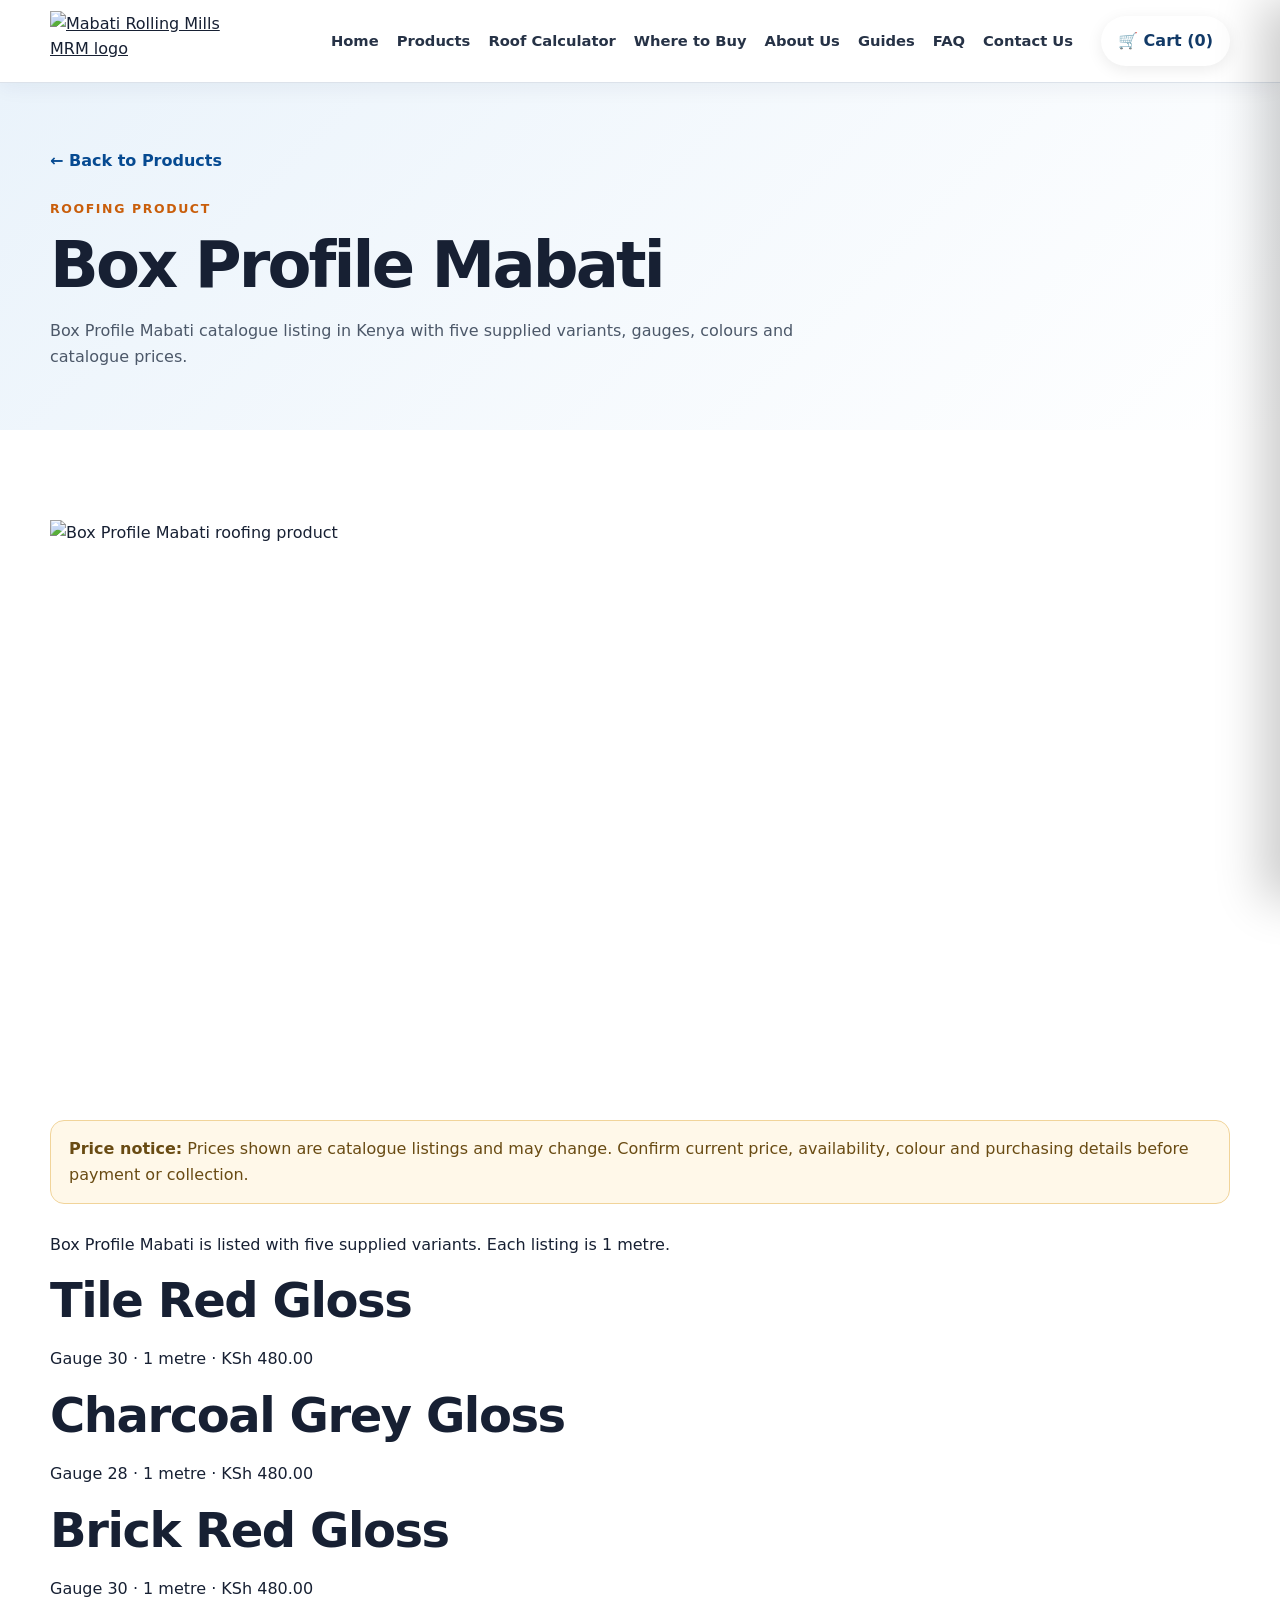
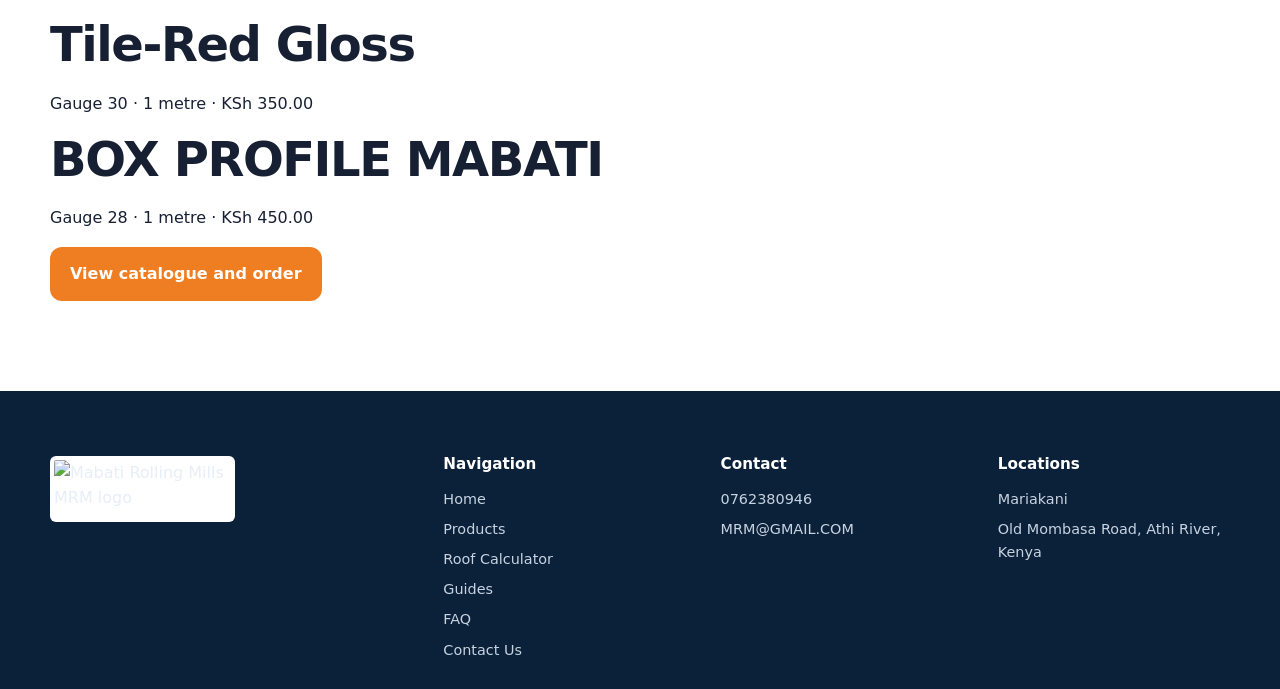
==== box-profile-mabati.html @ 8539e1c2 "Add SEO product page for Box Profile Mabati" ====
<!doctype html>
<html lang="en"><head><meta charset="utf-8"><meta name="viewport" content="width=device-width, initial-scale=1">
<title>Box Profile Mabati Price Kenya | MRM Catalogue</title><meta name="description" content="Box Profile Mabati catalogue listing in Kenya with five supplied variants, gauges, colours and catalogue prices."><meta name="robots" content="index, follow">
<link rel="canonical" href="https://mabatirollingmillskenya.co.ke/box-profile-mabati.html">
<meta property="og:type" content="product"><meta property="og:title" content="Box Profile Mabati Price Kenya | MRM Catalogue"><meta property="og:description" content="Box Profile Mabati catalogue listing in Kenya with five supplied variants, gauges, colours and catalogue prices."><meta property="og:url" content="https://mabatirollingmillskenya.co.ke/box-profile-mabati.html"><meta property="og:image" content="https://i.postimg.cc/JzwRY2B3/Screenshot-2026-10-06-071313.png">
<meta name="twitter:card" content="summary_large_image"><meta name="twitter:title" content="Box Profile Mabati Price Kenya | MRM Catalogue"><meta name="twitter:description" content="Box Profile Mabati catalogue listing in Kenya with five supplied variants, gauges, colours and catalogue prices."><meta name="twitter:image" content="https://i.postimg.cc/JzwRY2B3/Screenshot-2026-10-06-071313.png"><meta name="theme-color" content="#0b3d91">
<link rel="stylesheet" href="styles.css">
<script type="application/ld+json">{"@context":"https://schema.org","@type":"Product","name":"Box Profile Mabati","image":["https://i.postimg.cc/JzwRY2B3/Screenshot-2026-10-06-071313.png"],"description":"Box Profile Mabati catalogue listing in Kenya with five supplied variants, gauges, colours and catalogue prices.","offers":{"@type":"AggregateOffer","priceCurrency":"KES","lowPrice":"350","highPrice":"480","offerCount":5}}</script>
<script type="application/ld+json">{"@context":"https://schema.org","@type":"BreadcrumbList","itemListElement":[{"@type":"ListItem","position":1,"name":"Home","item":"https://mabatirollingmillskenya.co.ke/"},{"@type":"ListItem","position":2,"name":"Products","item":"https://mabatirollingmillskenya.co.ke/products.html"},{"@type":"ListItem","position":3,"name":"Box Profile Mabati","item":"https://mabatirollingmillskenya.co.ke/box-profile-mabati.html"}]}</script>
</head><body>
<header class="site-header"><div class="container header-inner"><a class="brand" href="index.html#home"><img src="https://i.postimg.cc/mgXwnTFB/Screenshot-2026-10-05-155810.png" width="220" height="72" alt="Mabati Rolling Mills MRM logo"></a><button class="menu-toggle" type="button" aria-expanded="false" aria-controls="site-nav" aria-label="Open navigation"><span></span><span></span><span></span></button><nav class="site-nav" id="site-nav" aria-label="Primary navigation"><a href="index.html#home">Home</a><a href="products.html">Products</a><a href="index.html#calculator">Roof Calculator</a><a href="index.html#where-to-buy">Where to Buy</a><a href="index.html#about">About Us</a><a href="index.html#guides">Guides</a><a href="index.html#faq">FAQ</a><a href="index.html#contact">Contact Us</a></nav><button class="cart-button" type="button" data-cart-open aria-controls="cart-drawer" aria-expanded="false" aria-label="Open shopping cart"><span aria-hidden="true">🛒</span> Cart (<span data-cart-count>0</span>)</button></div></header>
<main><section class="page-hero"><div class="container"><a class="back-link" href="products.html">← Back to Products</a><p class="eyebrow">Roofing product</p><h1>Box Profile Mabati</h1><p>Box Profile Mabati catalogue listing in Kenya with five supplied variants, gauges, colours and catalogue prices.</p></div></section>
<section class="section"><div class="container product-detail"><img class="product-detail-image" src="https://i.postimg.cc/JzwRY2B3/Screenshot-2026-10-06-071313.png" width="900" height="600" loading="eager" fetchpriority="high" decoding="async" alt="Box Profile Mabati roofing product"><div class="product-detail-copy"><div class="price-notice"><strong>Price notice:</strong> Prices shown are catalogue listings and may change. Confirm current price, availability, colour and purchasing details before payment or collection.</div><p>Box Profile Mabati is listed with five supplied variants. Each listing is 1 metre.</p><div class="product-detail-grid"><div><h2>Tile Red Gloss</h2><p>Gauge 30 · 1 metre · KSh 480.00</p></div><div><h2>Charcoal Grey Gloss</h2><p>Gauge 28 · 1 metre · KSh 480.00</p></div><div><h2>Brick Red Gloss</h2><p>Gauge 30 · 1 metre · KSh 480.00</p></div><div><h2>Tile-Red Gloss</h2><p>Gauge 30 · 1 metre · KSh 350.00</p></div><div><h2>BOX PROFILE MABATI</h2><p>Gauge 28 · 1 metre · KSh 450.00</p></div></div><a class="button button-primary" href="products.html">View catalogue and order</a></div></div></section>
</main><footer class="site-footer"><div class="container footer-grid"><div><img src="https://i.postimg.cc/mgXwnTFB/Screenshot-2026-10-05-155810.png" width="220" height="72" loading="lazy" decoding="async" alt="Mabati Rolling Mills MRM logo"></div><div><h3>Navigation</h3><a href="index.html#home">Home</a><a href="products.html">Products</a><a href="index.html#calculator">Roof Calculator</a><a href="index.html#guides">Guides</a><a href="index.html#faq">FAQ</a><a href="index.html#contact">Contact Us</a></div><div><h3>Contact</h3><a href="tel:0762380946">0762380946</a><a href="mailto:MRM@GMAIL.COM">MRM@GMAIL.COM</a></div><div><h3>Locations</h3><p>Mariakani</p><p>Old Mombasa Road, Athi River, Kenya</p></div></div></footer><script src="script.js" defer></script></body></html>
---- styles.css ----
/* MRM static catalogue — responsive vanilla CSS */
:root{--blue:#064a91;--blue-dark:#073563;--blue-soft:#eaf3fb;--orange:#ef7d22;--orange-dark:#c95e0b;--ink:#172033;--muted:#5e6878;--line:#dce2ea;--soft:#f5f7fa;--white:#fff;--shadow:0 16px 40px rgba(23,32,51,.09);--radius:18px;--container:1180px}
*{box-sizing:border-box}html{scroll-behavior:smooth}body{margin:0;font-family:Inter,ui-sans-serif,system-ui,-apple-system,BlinkMacSystemFont,"Segoe UI",sans-serif;color:var(--ink);line-height:1.6}img{display:block;max-width:100%;height:auto}a{color:inherit}button,input{font:inherit}.container{width:min(calc(100% - 40px),var(--container));margin-inline:auto}
.site-notice{background:#fff8e9;border-bottom:1px solid #f1d49a;color:#694b13;font-size:.84rem;padding:9px 0}.site-header{position:sticky;top:0;z-index:50;background:rgba(255,255,255,.97);border-bottom:1px solid var(--line);backdrop-filter:blur(10px)}.header-inner{min-height:82px;display:flex;align-items:center;gap:28px}.brand{display:inline-flex}.brand img{width:185px}.site-nav{display:flex;align-items:center;gap:18px;margin-left:auto}.site-nav a,.header-cta,.text-link{font-weight:700;text-decoration:none}.site-nav a{font-size:.92rem;padding:10px 0;color:#263246}.site-nav a:hover,.site-nav a:focus-visible,.text-link:hover{color:var(--blue)}.header-cta{background:var(--orange);color:#fff;border-radius:999px;padding:11px 18px;white-space:nowrap}.header-cta:hover{background:var(--orange-dark)}.menu-toggle{display:none;border:0;background:transparent;padding:8px;margin-left:auto;cursor:pointer}.menu-toggle span{display:block;width:27px;height:3px;background:var(--blue);margin:5px 0;border-radius:2px}
.hero{position:relative;min-height:610px;display:flex;align-items:center;overflow:hidden;background:#edf3f9}.hero-image{position:absolute;inset:0;background-image:linear-gradient(90deg,rgba(255,255,255,.96) 0%,rgba(255,255,255,.78) 38%,rgba(255,255,255,.18) 78%),url("https://i.postimg.cc/RC8DfPhP/Screenshot-2026-10-06-114058.png");background-size:cover;background-position:center}.hero-content{position:relative;z-index:1;padding:90px 0;max-width:700px}.eyebrow{color:var(--orange-dark);font-size:.78rem;text-transform:uppercase;letter-spacing:.13em;font-weight:800;margin:0 0 10px}h1,h2,h3{line-height:1.15;margin-top:0}h1{font-size:clamp(2.6rem,6vw,5rem);letter-spacing:-.045em;margin-bottom:22px}h2{font-size:clamp(2rem,4vw,3rem);letter-spacing:-.03em;margin-bottom:18px}h3{font-size:1.15rem}.hero-copy{font-size:1.2rem;max-width:620px;color:#344054}.hero-actions{display:flex;gap:13px;flex-wrap:wrap;margin-top:30px}.button{display:inline-flex;align-items:center;justify-content:center;gap:8px;border:0;border-radius:12px;padding:14px 20px;font-weight:800;text-decoration:none;cursor:pointer}.button-primary{background:var(--orange);color:#fff}.button-primary:hover{background:var(--orange-dark)}.button-secondary{background:var(--blue);color:#fff}.button-secondary:hover{background:var(--blue-dark)}
.benefits{position:relative;margin-top:-35px;z-index:2}.benefit-grid{display:grid;grid-template-columns:repeat(4,1fr);gap:14px}.benefit-card{background:#fff;border:1px solid var(--line);border-radius:14px;padding:18px;box-shadow:var(--shadow);display:flex;align-items:center;gap:12px}.benefit-dot,.card-icon{width:38px;height:38px;display:grid;place-items:center;border-radius:50%;background:var(--blue-soft);color:var(--blue);font-size:.72rem;font-weight:900;flex:0 0 auto}.section{padding:90px 0}.section-soft{background:var(--soft)}.section-heading{display:flex;align-items:end;justify-content:space-between;gap:25px;margin-bottom:30px}.text-link{color:var(--blue)}.carousel{display:grid;grid-template-columns:auto 1fr auto;align-items:center;gap:12px}.carousel-viewport{overflow:hidden}.carousel-track{display:flex;gap:18px;transition:transform .35s ease}.product-slide{flex:0 0 calc((100% - 36px)/3);text-decoration:none;background:#fff;border:1px solid var(--line);border-radius:var(--radius);overflow:hidden;box-shadow:0 10px 28px rgba(23,32,51,.06)}.product-slide img{width:100%;aspect-ratio:1.35;object-fit:cover}.product-slide span{display:block;padding:17px;font-size:1.05rem;font-weight:850}.carousel-control{width:45px;height:45px;border-radius:50%;border:1px solid var(--line);background:#fff;color:var(--blue);font-size:2rem;line-height:1;cursor:pointer}.carousel-control:hover{background:var(--blue);color:#fff}
.calculator-layout{display:grid;grid-template-columns:.85fr 1.15fr;gap:60px}.section-lead{color:var(--muted);font-size:1.08rem}.calculator-card{border:1px solid var(--line);border-radius:var(--radius);padding:28px;background:#fff;box-shadow:var(--shadow)}.form-grid{display:grid;grid-template-columns:repeat(2,1fr);gap:16px;margin-bottom:20px}.form-grid label{font-size:.88rem;font-weight:800;color:#344054}.form-grid input{display:block;width:100%;margin-top:7px;border:1px solid #cbd3df;border-radius:10px;padding:12px 13px}.calculator-results{display:grid;grid-template-columns:1fr 1fr;gap:12px;margin-top:18px}.calculator-results div{background:var(--blue-soft);border-radius:12px;padding:15px}.calculator-results span,.calculator-results strong{display:block}.calculator-results span{font-size:.8rem;color:var(--muted)}.calculator-results strong{font-size:1.4rem;color:var(--blue);margin-top:4px}.small-note{font-size:.84rem;color:var(--muted);margin:16px 0 0}
.two-column{display:grid;grid-template-columns:.8fr 1.2fr;gap:70px}.prose{font-size:1.05rem;color:#3d4757}.location-grid{display:grid;grid-template-columns:repeat(2,1fr);gap:18px}.info-card,.guide-card{border:1px solid var(--line);border-radius:var(--radius);padding:25px;background:#fff}.info-card p,.guide-card p{color:var(--muted);margin-bottom:0}.guide-grid{display:grid;grid-template-columns:repeat(3,1fr);gap:18px;margin-top:28px}.faq-list{border-top:1px solid var(--line);margin-top:28px}.faq-list details{border-bottom:1px solid var(--line);padding:20px 0}.faq-list summary{font-weight:850;cursor:pointer;list-style:none;position:relative;padding-right:35px}.faq-list summary::-webkit-details-marker{display:none}.faq-list summary:after{content:"+";position:absolute;right:0;font-size:1.4rem;color:var(--blue)}.faq-list details[open] summary:after{content:"−"}.faq-list details p{color:var(--muted);max-width:850px}.contact-section{background:var(--blue)}.contact-card{background:#fff;border-radius:24px;padding:40px;display:grid;grid-template-columns:1fr 1fr;gap:50px}.contact-links{display:grid;gap:10px}.contact-links a{display:block;border:1px solid var(--line);border-radius:12px;padding:14px 16px;text-decoration:none}.contact-links span{display:block;font-size:.76rem;text-transform:uppercase;color:var(--muted);font-weight:800}.contact-links strong{display:block;color:var(--blue);margin-top:3px}
.site-footer{background:#0b2039;color:#e7eef7;padding:65px 0 20px}.footer-grid{display:grid;grid-template-columns:1.5fr repeat(3,1fr);gap:45px}.site-footer img{width:185px;background:#fff;border-radius:6px;padding:4px}.site-footer h3{font-size:.95rem;color:#fff}.site-footer a,.site-footer p{display:block;color:#c7d3e1;text-decoration:none;margin:7px 0;font-size:.9rem}.footer-note{max-width:330px}.footer-bottom{border-top:1px solid rgba(255,255,255,.16);margin-top:40px;padding-top:18px;display:flex;justify-content:space-between;font-size:.82rem;color:#aebdce}.page-hero{padding:65px 0 45px;background:linear-gradient(135deg,var(--blue-soft),#fff)}.page-hero h1{font-size:clamp(2.3rem,5vw,4rem);margin-bottom:15px}.page-hero p:not(.eyebrow){max-width:760px;color:#4c5869}.back-link{display:inline-block;color:var(--blue);font-weight:800;text-decoration:none;margin-bottom:25px}.price-notice{background:#fff8e9;border:1px solid #f1d49a;border-radius:14px;padding:15px 18px;margin-bottom:28px;color:#694b13}.product-catalogue{display:grid;grid-template-columns:repeat(2,1fr);gap:24px}.catalogue-card{border:1px solid var(--line);border-radius:var(--radius);overflow:hidden;background:#fff;box-shadow:0 10px 28px rgba(23,32,51,.06)}.catalogue-card:first-child{grid-column:1/-1}.catalogue-card>img{width:100%;aspect-ratio:1.55;object-fit:cover}.catalogue-body{padding:24px}.catalogue-body h2{font-size:1.55rem;margin-bottom:20px}.table-wrap{overflow-x:auto}.table-wrap table{width:100%;border-collapse:collapse;min-width:650px}.table-wrap th,.table-wrap td{text-align:left;padding:12px 10px;border-bottom:1px solid var(--line)}.table-wrap th{font-size:.78rem;text-transform:uppercase;color:var(--muted)}.variant-grid{display:grid;grid-template-columns:1fr 1fr;gap:12px}.variant-grid>div,.single-spec{background:var(--soft);border-radius:12px;padding:16px}.variant-grid strong,.variant-grid span,.variant-grid b,.single-spec>*{display:block}.variant-grid span,.single-spec span{font-size:.84rem;color:var(--muted);margin-top:3px}.variant-grid b,.single-spec b{font-size:1.1rem;color:var(--blue);margin-top:7px}.quantity-label{font-size:.86rem;color:var(--muted)}:focus-visible{outline:3px solid #f59e0b;outline-offset:3px}
@media(max-width:1050px){.site-nav{gap:12px}.site-nav a{font-size:.84rem}.header-cta{display:none}.benefit-grid{grid-template-columns:repeat(2,1fr)}.product-slide{flex-basis:calc((100% - 18px)/2)}.guide-grid{grid-template-columns:repeat(2,1fr)}}
@media(max-width:780px){.container{width:min(calc(100% - 28px),var(--container))}.header-inner{min-height:68px}.brand img{width:150px}.menu-toggle{display:block}.site-nav{position:absolute;top:100%;left:0;right:0;display:none;flex-direction:column;background:#fff;border-bottom:1px solid var(--line);padding:12px 18px}.site-nav.is-open{display:flex}.site-nav a{padding:13px 4px;border-bottom:1px solid #eef1f5;font-size:1rem}.hero{min-height:765px;display:flex;align-items:stretch;position:relative;overflow:hidden;background-image:linear-gradient(180deg,rgba(255,255,255,.56) 0%,rgba(255,255,255,.32) 30%,rgba(0,48,95,.48) 72%,rgba(0,42,82,.62) 100%),url("https://i.postimg.cc/RC8DfPhP/Screenshot-2026-10-06-114058.png");background-size:cover;background-position:center}.hero-image{display:none}.hero-content{position:relative;z-index:1;padding:58px 0 42px;max-width:none}.hero .eyebrow{font-size:.76rem;letter-spacing:.14em;margin-bottom:16px;color:#f28a20}.hero h1{font-size:clamp(2.35rem,11vw,3.55rem);margin-bottom:20px;letter-spacing:-.05em;line-height:1.03;color:#082f63}.hero h1 span{color:#0875d1;display:block}.hero-copy{font-size:1.04rem;line-height:1.6;color:#fff;text-shadow:0 2px 5px rgba(0,0,0,.72);max-width:100%;font-weight:650}.hero-actions{display:grid;grid-template-columns:1fr;gap:10px;margin-top:26px}.hero-actions .button{min-height:64px;width:100%;font-size:1.04rem;border-radius:10px}.hero-actions .button-primary{background:#0b4b95;color:#fff;box-shadow:0 7px 18px rgba(0,0,0,.18)}.hero-actions .button-secondary{background:#fff;color:#0b4b95}.hero-actions .button-call{background:#10a857;color:#fff}.call-number{margin-left:6px}.button{width:100%}.benefits{margin-top:0;padding:0;background:#fff}.benefit-grid{grid-template-columns:1fr;gap:0;padding:18px 0}.benefit-card{border:0;border-radius:0;box-shadow:none;padding:13px 4px;background:#fff;min-height:54px}.benefit-card + .benefit-card{border-top:1px solid #e4e9ef}.benefit-dot{background:transparent;color:#0b4b95;width:92px;border-radius:0;justify-items:start;font-size:1.25rem}.benefit-card strong{color:#34557d;font-size:.92rem}.section{padding:65px 0}.section-heading{display:block}.carousel{grid-template-columns:auto 1fr auto}.product-slide{flex-basis:100%}.calculator-layout,.two-column,.contact-card{grid-template-columns:1fr;gap:30px}.form-grid,.calculator-results,.location-grid,.guide-grid{grid-template-columns:1fr}.contact-card{padding:28px}.footer-grid{grid-template-columns:1fr 1fr}.product-catalogue{grid-template-columns:1fr}.catalogue-card:first-child{grid-column:auto}.variant-grid{grid-template-columns:1fr}.page-hero{padding:45px 0 35px}}
@media(prefers-reduced-motion:reduce){html{scroll-behavior:auto}.carousel-track,.button{transition:none}}


/* Commercial cart + WhatsApp ordering */
.cart-button{border:1px solid rgba(255,255,255,.45);background:#fff;color:#123a67;border-radius:999px;padding:.7rem 1rem;font:inherit;font-weight:800;cursor:pointer;white-space:nowrap;box-shadow:0 4px 16px rgba(0,0,0,.08)}
.cart-button:focus-visible,.icon-button:focus-visible,.quantity-control button:focus-visible,.quantity-control input:focus-visible,.remove-button:focus-visible,.shop-controls select:focus-visible,.checkout-grid input:focus-visible,.checkout-grid textarea:focus-visible{outline:3px solid #f28c28;outline-offset:2px}
.shop-controls{margin-top:1rem;padding-top:1rem;border-top:1px solid #dbe3ea;display:grid;gap:.55rem}.shop-controls label{font-weight:800;font-size:.9rem}.shop-controls select{width:100%;padding:.8rem;border:1px solid #b7c4d1;border-radius:10px;background:#fff;color:#14283d;font:inherit}.shop-price{font-size:1.25rem;font-weight:900;color:#0b4b88}.shop-actions{display:grid;grid-template-columns:1fr 1fr;gap:.65rem}.button-whatsapp{background:#138a4b!important;color:#fff!important;border-color:#138a4b!important}.quantity-control{display:flex;align-items:center;max-width:180px}.quantity-control button{width:44px;height:44px;border:1px solid #b7c4d1;background:#eef4f8;color:#123a67;font-size:1.4rem;font-weight:900;cursor:pointer}.quantity-control button:first-child{border-radius:9px 0 0 9px}.quantity-control button:last-child{border-radius:0 9px 9px 0}.quantity-control input{width:68px;height:44px;border:1px solid #b7c4d1;border-left:0;border-right:0;text-align:center;font:inherit;font-weight:800}
.cart-overlay{position:fixed;inset:0;background:rgba(5,22,38,.56);z-index:1000;opacity:0;transition:opacity .2s ease}.cart-overlay.is-visible{opacity:1}.cart-drawer{position:fixed;z-index:1001;top:0;right:0;width:min(520px,100vw);height:100dvh;background:#fff;box-shadow:-18px 0 45px rgba(0,0,0,.2);transform:translateX(100%);transition:transform .24s ease;display:grid;grid-template-rows:auto 1fr auto}.cart-drawer.is-open{transform:translateX(0)}body.cart-open{overflow:hidden}.cart-head{display:flex;align-items:center;justify-content:space-between;gap:1rem;padding:1.1rem 1.25rem;border-bottom:1px solid #dfe6ec;background:#f7fafc}.cart-head h2{margin:0}.icon-button{width:44px;height:44px;border:1px solid #b7c4d1;border-radius:50%;background:#fff;font-size:1.7rem;line-height:1;cursor:pointer;color:#123a67}.cart-body{overflow:auto;padding:1rem 1.25rem}.cart-items{display:grid;gap:.8rem}.empty-cart{padding:1.5rem;border:1px dashed #b7c4d1;border-radius:12px;text-align:center;color:#526273}.cart-item{border:1px solid #dbe3ea;border-radius:12px;padding:.9rem;display:grid;grid-template-columns:1fr auto;gap:.65rem;background:#fff}.cart-item-main h3{font-size:1rem;margin:0 0 .25rem}.cart-item-main p{margin:0 0 .35rem;color:#526273;font-size:.88rem}.cart-item-main strong{color:#123a67}.cart-item-actions{display:flex;align-items:center;gap:.55rem}.cart-item-actions .quantity-control{max-width:none}.cart-item-actions .quantity-control input{width:50px}.remove-button{border:0;background:transparent;color:#b42318;text-decoration:underline;cursor:pointer;font:inherit;font-weight:700}.cart-line-total{grid-column:1/-1;text-align:right;font-weight:900;color:#123a67}.cart-summary{display:flex;justify-content:space-between;align-items:center;border-top:2px solid #123a67;margin-top:1rem;padding-top:.9rem;font-size:1.15rem}.cart-summary strong{font-size:1.3rem}.cart-note{font-size:.82rem;color:#526273;line-height:1.5}.checkout-section{border-top:1px solid #dbe3ea;margin-top:1rem;padding-top:1rem}.checkout-section h3{margin-bottom:.35rem}.checkout-section>p{font-size:.85rem;color:#526273}.checkout-grid{display:grid;grid-template-columns:1fr 1fr;gap:.8rem}.checkout-grid label{font-weight:800;font-size:.88rem}.checkout-grid .full-width{grid-column:1/-1}.checkout-grid input,.checkout-grid textarea{display:block;width:100%;margin-top:.35rem;border:1px solid #b7c4d1;border-radius:9px;padding:.75rem;font:inherit;box-sizing:border-box}.cart-foot{padding:1rem 1.25rem;border-top:1px solid #dbe3ea;background:#f7fafc;display:grid;grid-template-columns:1fr 1fr;gap:.7rem}.cart-foot .button{width:100%}.whatsapp-status{grid-column:1/-1;margin:0;font-size:.82rem;font-weight:700;color:#17633d}
@media (max-width:900px){.cart-button{padding:.6rem .8rem;font-size:.9rem}.shop-actions{grid-template-columns:1fr}}
@media (max-width:600px){.site-header{position:sticky;top:0;z-index:950}.cart-button{margin-left:auto}.shop-actions{grid-template-columns:1fr}.checkout-grid{grid-template-columns:1fr}.checkout-grid .full-width{grid-column:auto}.cart-item{grid-template-columns:1fr}.cart-item-actions{flex-wrap:wrap}.cart-drawer{width:100vw}.cart-head,.cart-body,.cart-foot{padding-left:1rem;padding-right:1rem}.cart-foot{grid-template-columns:1fr}}
@media (prefers-reduced-motion:reduce){.cart-drawer,.cart-overlay{transition:none}}

/* Exact commercial catalogue layout */
.product-catalogue{display:grid;grid-template-columns:repeat(3,minmax(0,1fr));gap:24px;align-items:stretch}
.catalogue-card{display:flex;flex-direction:column;height:100%;min-width:0}
.catalogue-card>img{display:block;width:100%;height:245px;aspect-ratio:auto;object-fit:contain;background:#f6f8fa;border-bottom:1px solid var(--line);padding:12px;box-sizing:border-box}
.catalogue-body{display:flex;flex:1;flex-direction:column;padding:22px}
.catalogue-body h2{color:var(--blue);font-size:1.4rem;margin:0 0 9px}
.product-description{color:#526273;font-size:.93rem;line-height:1.55;min-height:45px;margin:0 0 12px}
.spec-badges{display:flex;flex-wrap:wrap;gap:7px;margin-bottom:12px}
.spec-badges span{display:inline-flex;align-items:center;background:#edf4fb;color:#123a67;border:1px solid #d5e3ef;border-radius:999px;padding:5px 9px;font-size:.78rem;font-weight:800}
.catalogue-card .shop-controls{margin-top:auto}
.catalogue-card .shop-price{color:#e87516;font-size:1.35rem;font-weight:900;margin:4px 0}
.catalogue-card .shop-actions{margin-top:4px}
.catalogue-card .shop-actions .button{min-height:48px}
.catalogue-card[data-catalogue-product="Roofing Rubber Washers"]{max-width:none}
@media(max-width:1050px) and (min-width:781px){.product-catalogue{grid-template-columns:repeat(2,minmax(0,1fr))}}
@media(max-width:780px){.product-catalogue{grid-template-columns:1fr;gap:18px}.catalogue-card{width:100%}.catalogue-card>img{height:260px}.catalogue-body{padding:20px}.product-description{min-height:0}.spec-badges{margin-bottom:10px}.catalogue-card .shop-actions{grid-template-columns:1fr}}

/* Requested mobile benefits strip */
.benefit-icon{display:grid;place-items:center;width:44px;height:44px;flex:0 0 44px;border:2px solid #0b4b95;border-radius:50%;color:#0b4b95;font-size:1.35rem;font-weight:800}.benefit-card small{display:block;margin-top:3px;color:#435a78;font-size:.8rem;font-weight:600;line-height:1.2}.benefit-card strong{display:block;color:#0b4b95;font-size:.88rem;line-height:1.15}
@media(max-width:780px){.benefits{background:#f7f9fc;padding:18px 0 22px}.benefit-grid{display:grid;grid-template-columns:repeat(2,1fr);gap:0;padding:0;background:#fff;border-radius:24px;box-shadow:0 8px 24px rgba(17,45,78,.10);overflow:hidden}.benefit-card{display:flex;align-items:center;gap:9px;min-height:94px;padding:16px 12px;border:0;border-radius:0;box-shadow:none;background:#fff}.benefit-card+.benefit-card{border-top:0;border-left:1px solid #dfe5ec}.benefit-card:nth-child(3){border-left:0;border-top:1px solid #dfe5ec}.benefit-icon{width:38px;height:38px;flex-basis:38px;font-size:1.05rem}.benefit-card strong{font-size:.76rem}.benefit-card small{font-size:.68rem}.benefit-dot{display:none}}

/* Homepage visual polish */
.site-header{box-shadow:0 4px 20px rgba(6,42,77,.06)}
.hero{min-height:650px}
.hero-image{background-image:linear-gradient(90deg,rgba(255,255,255,.97) 0%,rgba(255,255,255,.82) 34%,rgba(255,255,255,.24) 76%,rgba(255,255,255,.08) 100%),url("https://i.postimg.cc/RC8DfPhP/Screenshot-2026-10-06-114058.png");transform:scale(1.01)}
.hero-content{max-width:730px}
.hero h1{font-weight:900;color:#082f63}
.hero h1 span{color:#0875d1}
.hero-copy{font-size:1.16rem;line-height:1.7}
.hero-actions .button{min-height:52px;box-shadow:0 10px 24px rgba(8,48,91,.12)}
.hero-actions .button-call{background:#10a857;color:#fff}
.benefits{margin-top:-42px}
.benefit-card{min-height:92px;padding:20px;border-radius:16px}
.products-showcase{position:relative;overflow:hidden}
.products-showcase:before{content:"";position:absolute;inset:0;background:radial-gradient(circle at 85% 15%,rgba(11,117,209,.09),transparent 34%);pointer-events:none}
.products-showcase>.container{position:relative}
.products-showcase .section-heading{align-items:end}
.products-showcase .section-lead{max-width:650px;margin:0}
.product-slide{transition:transform .22s ease,box-shadow .22s ease}
.product-slide:hover{transform:translateY(-6px);box-shadow:0 18px 38px rgba(23,32,51,.13)}
.product-slide img{background:#f8fbfe}
.product-slide span{color:#123a67}
.calculator-section{background:linear-gradient(135deg,#fff 0%,#f4f8fc 100%)}
.calculator-intro{padding-top:25px}
.calculator-card{border:0;box-shadow:0 20px 50px rgba(7,53,99,.12);background:#fff}
.calculator-card>.button{box-shadow:0 8px 18px rgba(239,125,34,.2)}
.about-section .two-column{align-items:center}
.about-section .prose{background:#fff;border:1px solid var(--line);border-radius:22px;padding:30px;box-shadow:0 14px 35px rgba(23,32,51,.06)}
.locations-section .info-card,.guides-section .guide-card{transition:transform .2s ease,box-shadow .2s ease}
.locations-section .info-card:hover,.guides-section .guide-card:hover{transform:translateY(-4px);box-shadow:0 14px 32px rgba(23,32,51,.1)}
.locations-section .info-card h3{color:var(--blue);font-size:1.25rem}
.guides-section .guide-card h3{color:var(--blue)}
.faq-section .faq-list{background:#fff;border:1px solid var(--line);border-radius:20px;padding:0 24px;box-shadow:0 12px 30px rgba(23,32,51,.05)}
.contact-section{padding-top:80px;padding-bottom:80px}
.contact-card{box-shadow:0 18px 45px rgba(0,0,0,.16)}
@media(max-width:780px){
 .hero{min-height:760px}
 .hero-content{padding-top:54px}
 .hero-actions .button{min-height:60px}
 .benefits{margin-top:0}
 .products-showcase .section-heading{margin-bottom:22px}
 .products-showcase .section-heading .text-link{display:inline-block;margin-top:8px}
 .product-slide{box-shadow:0 8px 24px rgba(23,32,51,.08)}
 .calculator-intro{padding-top:0}
 .calculator-card{padding:22px}
 .about-section .prose{padding:22px;border-radius:18px}
 .faq-section .faq-list{padding:0 16px;border-radius:16px}
}


/* Featured catalogue experience */
.products-showcase{padding-top:76px;padding-bottom:92px}
.carousel-intro{display:flex;align-items:center;justify-content:space-between;gap:16px;margin:0 0 14px}
.carousel-kicker{display:inline-flex;align-items:center;gap:8px;color:var(--blue);font-size:.76rem;font-weight:900;text-transform:uppercase;letter-spacing:.12em}
.carousel-kicker:before{content:"";width:24px;height:3px;border-radius:99px;background:var(--orange)}
.carousel-hint{font-size:.78rem;color:var(--muted);font-weight:750}
.product-slide{position:relative;display:flex;flex-direction:column;min-height:390px;border:0;border-radius:24px;background:#fff;box-shadow:0 14px 34px rgba(7,53,99,.10);overflow:hidden}
.product-slide-image{position:relative;overflow:hidden;background:linear-gradient(145deg,#edf5fb,#fff);height:270px}
.product-slide-image:after{content:"";position:absolute;inset:auto 0 0;height:35%;background:linear-gradient(transparent,rgba(7,31,57,.12));pointer-events:none}
.product-slide img{width:100%;height:100%;aspect-ratio:auto;object-fit:cover;transition:transform .5s ease}
.product-slide-info{display:flex;flex:1;flex-direction:column;padding:18px 19px 19px}
.product-slide-info small{color:var(--orange-dark);font-size:.66rem;font-weight:900;letter-spacing:.13em;margin-bottom:5px}
.product-slide-info strong{color:#123a67;font-size:1.14rem;line-height:1.2}
.product-slide-info span{display:flex;align-items:center;gap:6px;margin-top:auto;padding-top:12px;color:var(--blue);font-size:.82rem;font-weight:850}
.product-slide-info span b{font-size:1.05rem;transition:transform .2s ease}
.product-slide:hover{transform:translateY(-7px);box-shadow:0 22px 44px rgba(7,53,99,.15)}
.product-slide:hover img{transform:scale(1.045)}
.product-slide:hover .product-slide-info span b{transform:translateX(4px)}
.carousel-control{width:48px;height:48px;border:0;background:#fff;box-shadow:0 10px 25px rgba(7,53,99,.12);font-size:1.8rem;z-index:2}
.carousel-control:disabled{opacity:.42;cursor:not-allowed}
.carousel-control:not(:disabled):hover{background:var(--blue);color:#fff;transform:scale(1.05)}
@media(max-width:780px){
  .benefits{padding:18px 0 26px}
  .benefit-grid{grid-template-columns:repeat(2,minmax(0,1fr));border-radius:22px}
  .benefit-card:nth-child(3){grid-column:1/-1;justify-content:center;border-top:1px solid #dfe5ec;border-left:0;min-height:88px}
  .benefit-card:nth-child(3)>div{min-width:128px}
  .products-showcase{padding-top:54px;padding-bottom:68px}
  .products-showcase .section-heading{margin-bottom:18px}
  .products-showcase h2{font-size:clamp(2rem,9vw,2.65rem);line-height:1.03}
  .products-showcase .section-lead{font-size:.94rem;line-height:1.55;margin-top:10px}
  .carousel-intro{margin-bottom:12px}
  .carousel-hint{font-size:.72rem}
  .carousel{display:block;position:relative}
  .carousel-viewport{margin:0 -2px;padding:3px 2px 16px;overflow:hidden}
  .carousel-track{gap:14px}
  .product-slide{flex-basis:100%;min-height:360px;border-radius:22px;box-shadow:0 14px 34px rgba(7,53,99,.12)}
  .product-slide-image{height:235px}
  .product-slide-info{padding:17px 18px 18px}
  .product-slide-info strong{font-size:1.12rem}
  .carousel-control{position:absolute;top:99px;width:42px;height:42px;font-size:1.55rem}
  .carousel-control.prev{left:10px}
  .carousel-control.next{right:10px}
  .carousel-control{background:rgba(255,255,255,.94);backdrop-filter:blur(8px)}
}


/* Premium visual direction — benefits rail + editorial product showcase */
.benefits{margin-top:-38px}
.benefit-grid{position:relative;grid-template-columns:repeat(3,1fr);gap:0;background:linear-gradient(115deg,#063d77,#07599f);border-radius:22px;overflow:hidden;box-shadow:0 24px 50px rgba(5,48,91,.22)}
.benefit-card{position:relative;min-height:112px;border:0;border-radius:0!important;background:transparent;color:#fff;box-shadow:none;padding:24px 28px;overflow:hidden}
.benefit-card:after{content:"";position:absolute;right:-24px;bottom:-34px;width:100px;height:100px;border:1px solid rgba(255,255,255,.10);border-radius:50%}
.benefit-card+.benefit-card{border-left:1px solid rgba(255,255,255,.16)}
.benefit-number{position:absolute;right:18px;top:13px;color:rgba(255,255,255,.22);font-size:.68rem;font-weight:900;letter-spacing:.12em}
.benefit-icon{width:48px;height:48px;flex-basis:48px;border:1px solid rgba(255,255,255,.6);background:rgba(255,255,255,.08);color:#fff;font-size:1.15rem;box-shadow:inset 0 0 0 5px rgba(255,255,255,.035)}
.benefit-card strong{color:#fff;font-size:.92rem}
.benefit-card small{color:#d7e7f6;font-size:.76rem}
.products-showcase{background:#f3f7fb}
.products-showcase:after{content:"";position:absolute;left:-130px;bottom:-180px;width:420px;height:420px;border-radius:50%;border:70px solid rgba(6,74,145,.035);pointer-events:none}
.products-showcase .section-heading{margin-bottom:34px}
.products-showcase .eyebrow{margin-bottom:13px}
.products-showcase h2{font-size:clamp(2.4rem,5vw,4rem);max-width:760px;line-height:.98}
.carousel-intro{align-items:end;margin-bottom:16px}
.carousel-title{margin:5px 0 0;color:#123a67;font-size:1.08rem;font-weight:650}
.carousel-hint{border:1px solid #d6e1eb;border-radius:999px;padding:7px 12px;background:#fff}
.carousel{position:relative}
.carousel-viewport{padding:2px 2px 18px}
.carousel-track{gap:22px}
.product-slide{flex-basis:calc((100% - 44px)/3);height:475px;min-height:475px;border-radius:26px;background:#fff;box-shadow:0 20px 50px rgba(7,53,99,.12)}
.product-slide-image{height:330px;background:#e9f1f7}
.product-slide-image img{object-fit:cover}
.product-slide-image:after{height:55%;background:linear-gradient(transparent,rgba(3,26,50,.58))}
.slide-number{position:absolute;left:18px;top:17px;z-index:2;padding:7px 10px;border:1px solid rgba(255,255,255,.35);border-radius:999px;background:rgba(3,31,58,.48);backdrop-filter:blur(8px);color:#fff;font-size:.67rem;font-weight:900;letter-spacing:.1em}
.slide-arrow{position:absolute;right:17px;top:16px;z-index:2;display:grid;place-items:center;width:42px;height:42px;border-radius:50%;background:#fff;color:#064a91;font-size:1.15rem;box-shadow:0 8px 20px rgba(0,0,0,.16)}
.product-slide-info{position:relative;padding:22px 22px 20px}
.product-slide-info small{font-size:.61rem;letter-spacing:.16em}
.product-slide-info strong{font-size:1.3rem;letter-spacing:-.02em}
.product-slide-info span{display:inline-flex;width:max-content;border-bottom:1px solid #c6d8e8;padding:8px 0 3px;margin-top:auto;font-size:.76rem;text-transform:uppercase;letter-spacing:.08em}
.carousel-control{width:52px;height:52px;font-size:1.7rem}
.carousel-bottom{display:flex;align-items:center;justify-content:space-between;gap:20px;margin-top:0}
.carousel-progress{display:flex;align-items:center;gap:9px;color:#064a91;font-size:.75rem;font-weight:900;letter-spacing:.1em}
.carousel-progress i{width:90px;height:2px;background:linear-gradient(90deg,#ef7d22 20%,#d8e2eb 20%);display:block}
.carousel-caption{font-size:.74rem;color:#778495}
.product-slide:hover{transform:translateY(-9px);box-shadow:0 28px 60px rgba(7,53,99,.18)}
.product-slide:hover .slide-arrow{transform:rotate(5deg)}
@media(max-width:1050px) and (min-width:781px){
 .product-slide{flex-basis:calc((100% - 22px)/2)}
}
@media(max-width:780px){
 .benefits{margin-top:0;padding:16px 0 25px;background:#f3f7fb}
 .benefit-grid{grid-template-columns:1fr 1fr;border-radius:20px;box-shadow:0 18px 38px rgba(5,48,91,.18)}
 .benefit-card{min-height:105px;padding:19px 15px;gap:9px}
 .benefit-card+.benefit-card{border-left:1px solid rgba(255,255,255,.16)}
 .benefit-card:nth-child(3){grid-column:1/-1;min-height:88px;border-left:0;border-top:1px solid rgba(255,255,255,.16);justify-content:center}
 .benefit-card:nth-child(3)>div{min-width:132px}
 .benefit-number{right:12px;top:9px}
 .benefit-icon{width:40px;height:40px;flex-basis:40px;font-size:1rem}
 .benefit-card strong{font-size:.73rem}
 .benefit-card small{font-size:.66rem}
 .products-showcase{padding-top:58px;padding-bottom:64px}
 .products-showcase h2{font-size:2.35rem;line-height:.98;max-width:330px}
 .products-showcase .section-heading{margin-bottom:30px}
 .products-showcase .section-lead{max-width:330px}
 .carousel-intro{margin-bottom:14px}
 .carousel-title{font-size:.98rem}
 .carousel-hint{font-size:.67rem;padding:6px 10px}
 .carousel-track{gap:15px}
 .product-slide{flex-basis:calc(100% - 18px);height:455px;min-height:455px;border-radius:24px;box-shadow:0 18px 42px rgba(7,53,99,.15)}
 .product-slide-image{height:305px}
 .product-slide-info{padding:20px 19px 18px}
 .product-slide-info strong{font-size:1.28rem}
 .slide-number{left:14px;top:14px}
 .slide-arrow{right:13px;top:13px;width:40px;height:40px}
 .carousel-control{position:absolute;top:132px;width:40px;height:40px;font-size:1.35rem;background:rgba(255,255,255,.92)}
 .carousel-control.prev{left:9px}
 .carousel-control.next{right:9px}
 .carousel-bottom{margin-top:1px}
 .carousel-progress i{width:62px}
 .carousel-caption{font-size:.67rem}
}

/* Premium catalogue page */
.page-hero-catalogue{padding-bottom:68px}
.page-hero-grid{display:grid;grid-template-columns:minmax(0,1fr) 220px;align-items:end;gap:40px}
.page-hero-grid h1{max-width:780px;margin-bottom:16px}
.page-hero-grid>div:first-child>p:last-child{max-width:700px;color:#526074;font-size:1.08rem}
.catalogue-summary{border:1px solid rgba(255,255,255,.22);background:linear-gradient(145deg,#0b3d91,#073563);color:#fff;border-radius:22px;padding:24px;min-height:150px;display:flex;flex-direction:column;justify-content:space-between;box-shadow:0 18px 45px rgba(7,53,99,.18)}
.catalogue-summary-number{font-size:3rem;font-weight:950;line-height:1;letter-spacing:-.06em}
.catalogue-summary-label{font-size:.82rem;text-transform:uppercase;letter-spacing:.12em;line-height:1.35;max-width:130px;color:rgba(255,255,255,.78)}
.catalogue-intro{display:grid;grid-template-columns:minmax(0,1.05fr) minmax(280px,.75fr);gap:50px;align-items:end;margin-bottom:26px}
.catalogue-intro h2{font-size:clamp(1.8rem,3vw,2.7rem);margin-bottom:0}
.catalogue-intro-copy{margin:0;color:var(--muted);max-width:520px}
.product-catalogue{counter-reset:catalogue;align-items:stretch}
.catalogue-card{position:relative;display:flex;flex-direction:column;overflow:hidden}
.catalogue-card-index{position:absolute;z-index:2;top:14px;left:14px;width:44px;height:44px;border-radius:50%;display:grid;place-items:center;background:rgba(7,53,99,.92);color:#fff;font-size:.76rem;font-weight:900;box-shadow:0 8px 22px rgba(7,53,99,.2)}
.catalogue-card-index::before{counter-increment:catalogue;content:counter(catalogue,decimal-leading-zero)}
.catalogue-card>img{transition:transform .45s ease}
.catalogue-card:hover>img{transform:scale(1.035)}
.catalogue-body{display:flex;flex:1;flex-direction:column}
.catalogue-body .shop-controls{margin-top:auto}
.catalogue-card .shop-actions{margin-top:14px}
@media (max-width:900px){
  .page-hero-grid{grid-template-columns:1fr;gap:24px}
  .catalogue-summary{min-height:120px;max-width:280px}
  .catalogue-intro{grid-template-columns:1fr;gap:12px}
}
@media (max-width:560px){
  .page-hero-catalogue{padding-bottom:42px}
  .catalogue-summary{min-height:100px;padding:18px;border-radius:18px;max-width:none;flex-direction:row;align-items:end;gap:18px}
  .catalogue-summary-number{font-size:2.35rem}
  .catalogue-summary-label{max-width:170px}
  .catalogue-intro{margin-bottom:20px}
  .catalogue-intro h2{font-size:1.8rem}
  .catalogue-card-index{top:12px;left:12px;width:40px;height:40px}
}
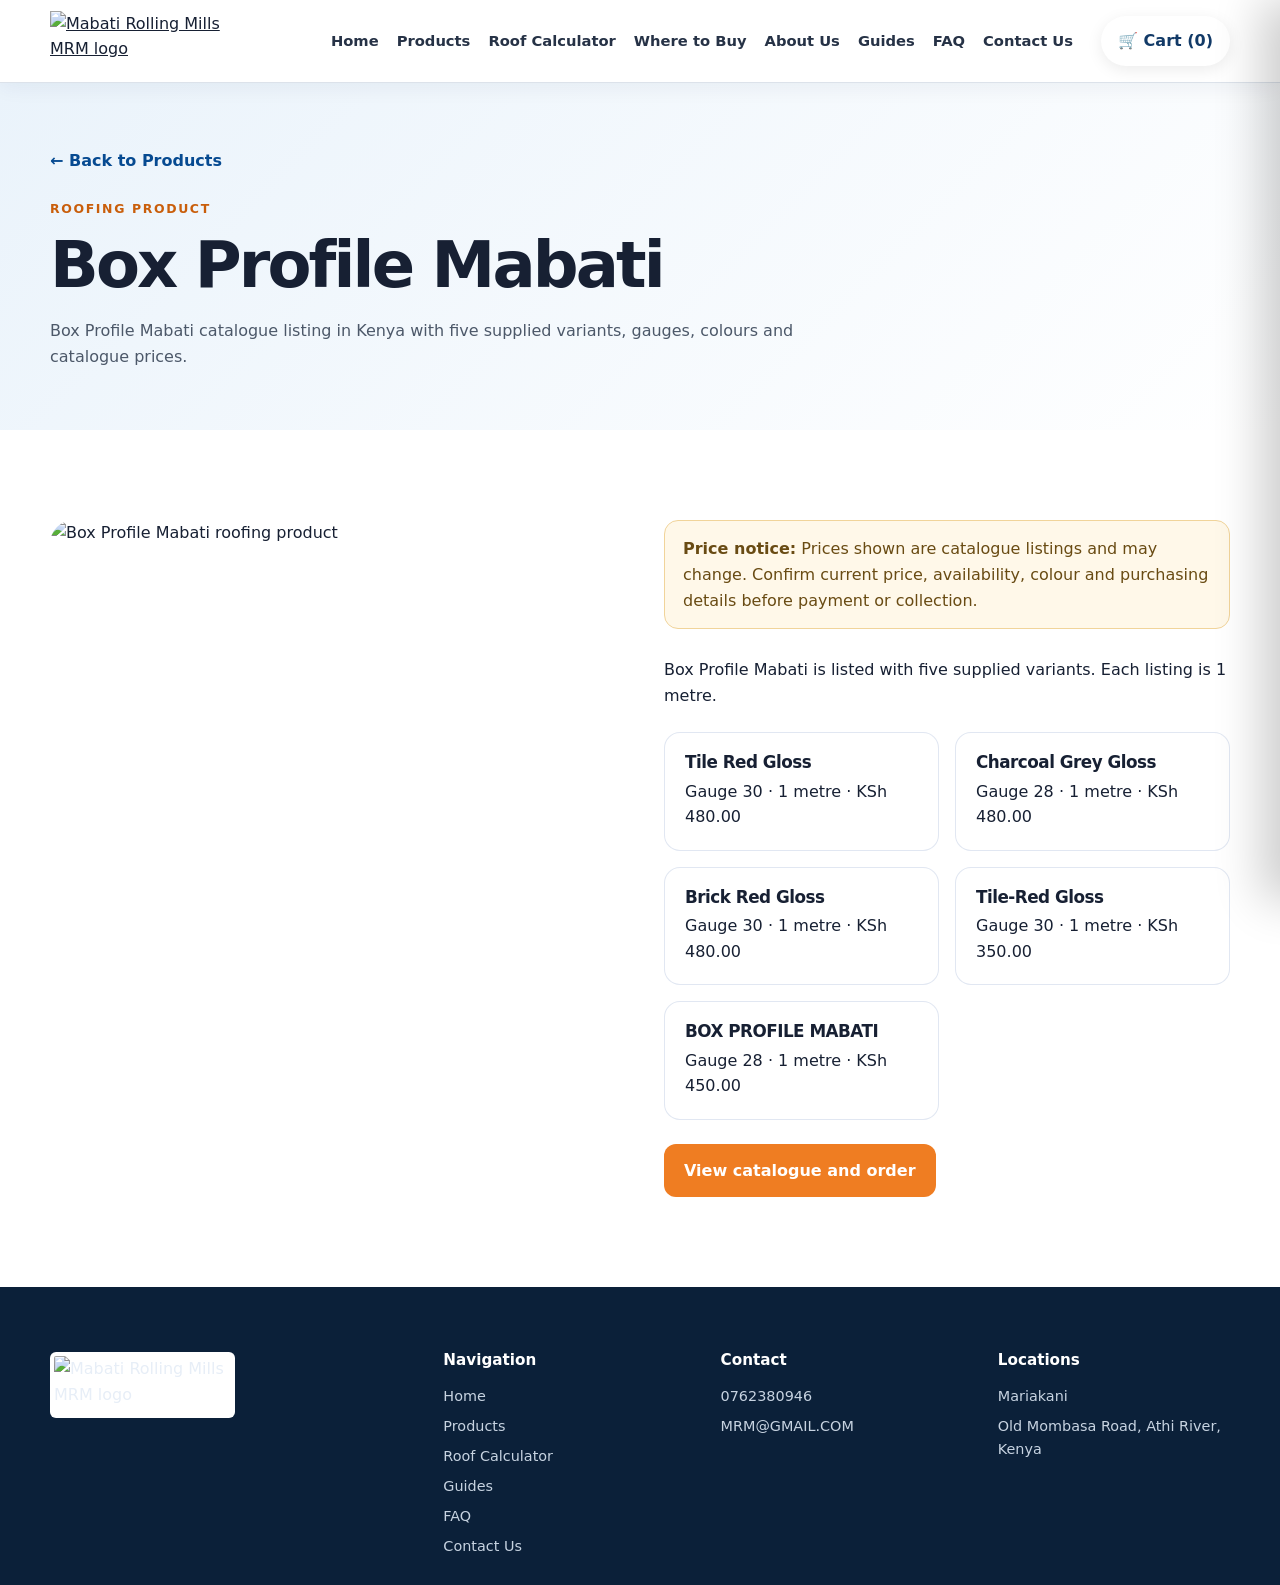
==== commit c8e038a4: "Improve product structured data for Google" ====
--- a/box-profile-mabati.html
+++ b/box-profile-mabati.html
@@ -5,7 +5,7 @@
 <meta property="og:type" content="product"><meta property="og:title" content="Box Profile Mabati Price Kenya | MRM Catalogue"><meta property="og:description" content="Box Profile Mabati catalogue listing in Kenya with five supplied variants, gauges, colours and catalogue prices."><meta property="og:url" content="https://mabatirollingmillskenya.co.ke/box-profile-mabati.html"><meta property="og:image" content="https://i.postimg.cc/JzwRY2B3/Screenshot-2026-10-06-071313.png">
 <meta name="twitter:card" content="summary_large_image"><meta name="twitter:title" content="Box Profile Mabati Price Kenya | MRM Catalogue"><meta name="twitter:description" content="Box Profile Mabati catalogue listing in Kenya with five supplied variants, gauges, colours and catalogue prices."><meta name="twitter:image" content="https://i.postimg.cc/JzwRY2B3/Screenshot-2026-10-06-071313.png"><meta name="theme-color" content="#0b3d91">
 <link rel="stylesheet" href="styles.css">
-<script type="application/ld+json">{"@context":"https://schema.org","@type":"Product","name":"Box Profile Mabati","image":["https://i.postimg.cc/JzwRY2B3/Screenshot-2026-10-06-071313.png"],"description":"Box Profile Mabati catalogue listing in Kenya with five supplied variants, gauges, colours and catalogue prices.","offers":{"@type":"AggregateOffer","priceCurrency":"KES","lowPrice":"350","highPrice":"480","offerCount":5}}</script>
+<script type="application/ld+json">{"@context":"https://schema.org","@type":"Product","name":"Box Profile Mabati","image":["https://i.postimg.cc/JzwRY2B3/Screenshot-2026-10-06-071313.png"],"description":"Box Profile Mabati catalogue listing in Kenya with five supplied variants, gauges, colours and catalogue prices.","brand":{"@type":"Brand","name":"MRM"},"category":"Roofing Sheets > Box Profile Mabati","offers":{"@type":"AggregateOffer","priceCurrency":"KES","lowPrice":"350","highPrice":"480","offerCount":5}}</script>
 <script type="application/ld+json">{"@context":"https://schema.org","@type":"BreadcrumbList","itemListElement":[{"@type":"ListItem","position":1,"name":"Home","item":"https://mabatirollingmillskenya.co.ke/"},{"@type":"ListItem","position":2,"name":"Products","item":"https://mabatirollingmillskenya.co.ke/products.html"},{"@type":"ListItem","position":3,"name":"Box Profile Mabati","item":"https://mabatirollingmillskenya.co.ke/box-profile-mabati.html"}]}</script>
 </head><body>
 <header class="site-header"><div class="container header-inner"><a class="brand" href="index.html#home"><img src="https://i.postimg.cc/mgXwnTFB/Screenshot-2026-10-05-155810.png" width="220" height="72" alt="Mabati Rolling Mills MRM logo"></a><button class="menu-toggle" type="button" aria-expanded="false" aria-controls="site-nav" aria-label="Open navigation"><span></span><span></span><span></span></button><nav class="site-nav" id="site-nav" aria-label="Primary navigation"><a href="index.html#home">Home</a><a href="products.html">Products</a><a href="index.html#calculator">Roof Calculator</a><a href="index.html#where-to-buy">Where to Buy</a><a href="index.html#about">About Us</a><a href="index.html#guides">Guides</a><a href="index.html#faq">FAQ</a><a href="index.html#contact">Contact Us</a></nav><button class="cart-button" type="button" data-cart-open aria-controls="cart-drawer" aria-expanded="false" aria-label="Open shopping cart"><span aria-hidden="true">🛒</span> Cart (<span data-cart-count>0</span>)</button></div></header>
--- a/styles.css
+++ b/styles.css
@@ -211,37 +211,6 @@
  .carousel-caption{font-size:.67rem}
 }
 
-/* Premium catalogue page */
-.page-hero-catalogue{padding-bottom:68px}
-.page-hero-grid{display:grid;grid-template-columns:minmax(0,1fr) 220px;align-items:end;gap:40px}
-.page-hero-grid h1{max-width:780px;margin-bottom:16px}
-.page-hero-grid>div:first-child>p:last-child{max-width:700px;color:#526074;font-size:1.08rem}
-.catalogue-summary{border:1px solid rgba(255,255,255,.22);background:linear-gradient(145deg,#0b3d91,#073563);color:#fff;border-radius:22px;padding:24px;min-height:150px;display:flex;flex-direction:column;justify-content:space-between;box-shadow:0 18px 45px rgba(7,53,99,.18)}
-.catalogue-summary-number{font-size:3rem;font-weight:950;line-height:1;letter-spacing:-.06em}
-.catalogue-summary-label{font-size:.82rem;text-transform:uppercase;letter-spacing:.12em;line-height:1.35;max-width:130px;color:rgba(255,255,255,.78)}
-.catalogue-intro{display:grid;grid-template-columns:minmax(0,1.05fr) minmax(280px,.75fr);gap:50px;align-items:end;margin-bottom:26px}
-.catalogue-intro h2{font-size:clamp(1.8rem,3vw,2.7rem);margin-bottom:0}
-.catalogue-intro-copy{margin:0;color:var(--muted);max-width:520px}
-.product-catalogue{counter-reset:catalogue;align-items:stretch}
-.catalogue-card{position:relative;display:flex;flex-direction:column;overflow:hidden}
-.catalogue-card-index{position:absolute;z-index:2;top:14px;left:14px;width:44px;height:44px;border-radius:50%;display:grid;place-items:center;background:rgba(7,53,99,.92);color:#fff;font-size:.76rem;font-weight:900;box-shadow:0 8px 22px rgba(7,53,99,.2)}
-.catalogue-card-index::before{counter-increment:catalogue;content:counter(catalogue,decimal-leading-zero)}
-.catalogue-card>img{transition:transform .45s ease}
-.catalogue-card:hover>img{transform:scale(1.035)}
-.catalogue-body{display:flex;flex:1;flex-direction:column}
-.catalogue-body .shop-controls{margin-top:auto}
-.catalogue-card .shop-actions{margin-top:14px}
-@media (max-width:900px){
-  .page-hero-grid{grid-template-columns:1fr;gap:24px}
-  .catalogue-summary{min-height:120px;max-width:280px}
-  .catalogue-intro{grid-template-columns:1fr;gap:12px}
-}
-@media (max-width:560px){
-  .page-hero-catalogue{padding-bottom:42px}
-  .catalogue-summary{min-height:100px;padding:18px;border-radius:18px;max-width:none;flex-direction:row;align-items:end;gap:18px}
-  .catalogue-summary-number{font-size:2.35rem}
-  .catalogue-summary-label{max-width:170px}
-  .catalogue-intro{margin-bottom:20px}
-  .catalogue-intro h2{font-size:1.8rem}
-  .catalogue-card-index{top:12px;left:12px;width:40px;height:40px}
-}
+
+/* SEO product detail pages */
+.product-detail{display:grid;grid-template-columns:minmax(0,1fr) minmax(0,1fr);gap:48px;align-items:start}.product-detail-image{width:100%;height:auto;border-radius:24px;display:block}.product-detail-copy h2{margin:28px 0 8px}.product-detail-grid{display:grid;grid-template-columns:repeat(2,minmax(0,1fr));gap:16px;margin:24px 0}.product-detail-grid>div{padding:20px;border:1px solid rgba(11,61,145,.12);border-radius:16px;background:#fff}.product-detail-grid h2{font-size:1.05rem;margin:0 0 6px}.product-detail-grid p{margin:0}@media(max-width:760px){.product-detail{grid-template-columns:1fr;gap:28px}.product-detail-grid{grid-template-columns:1fr}}
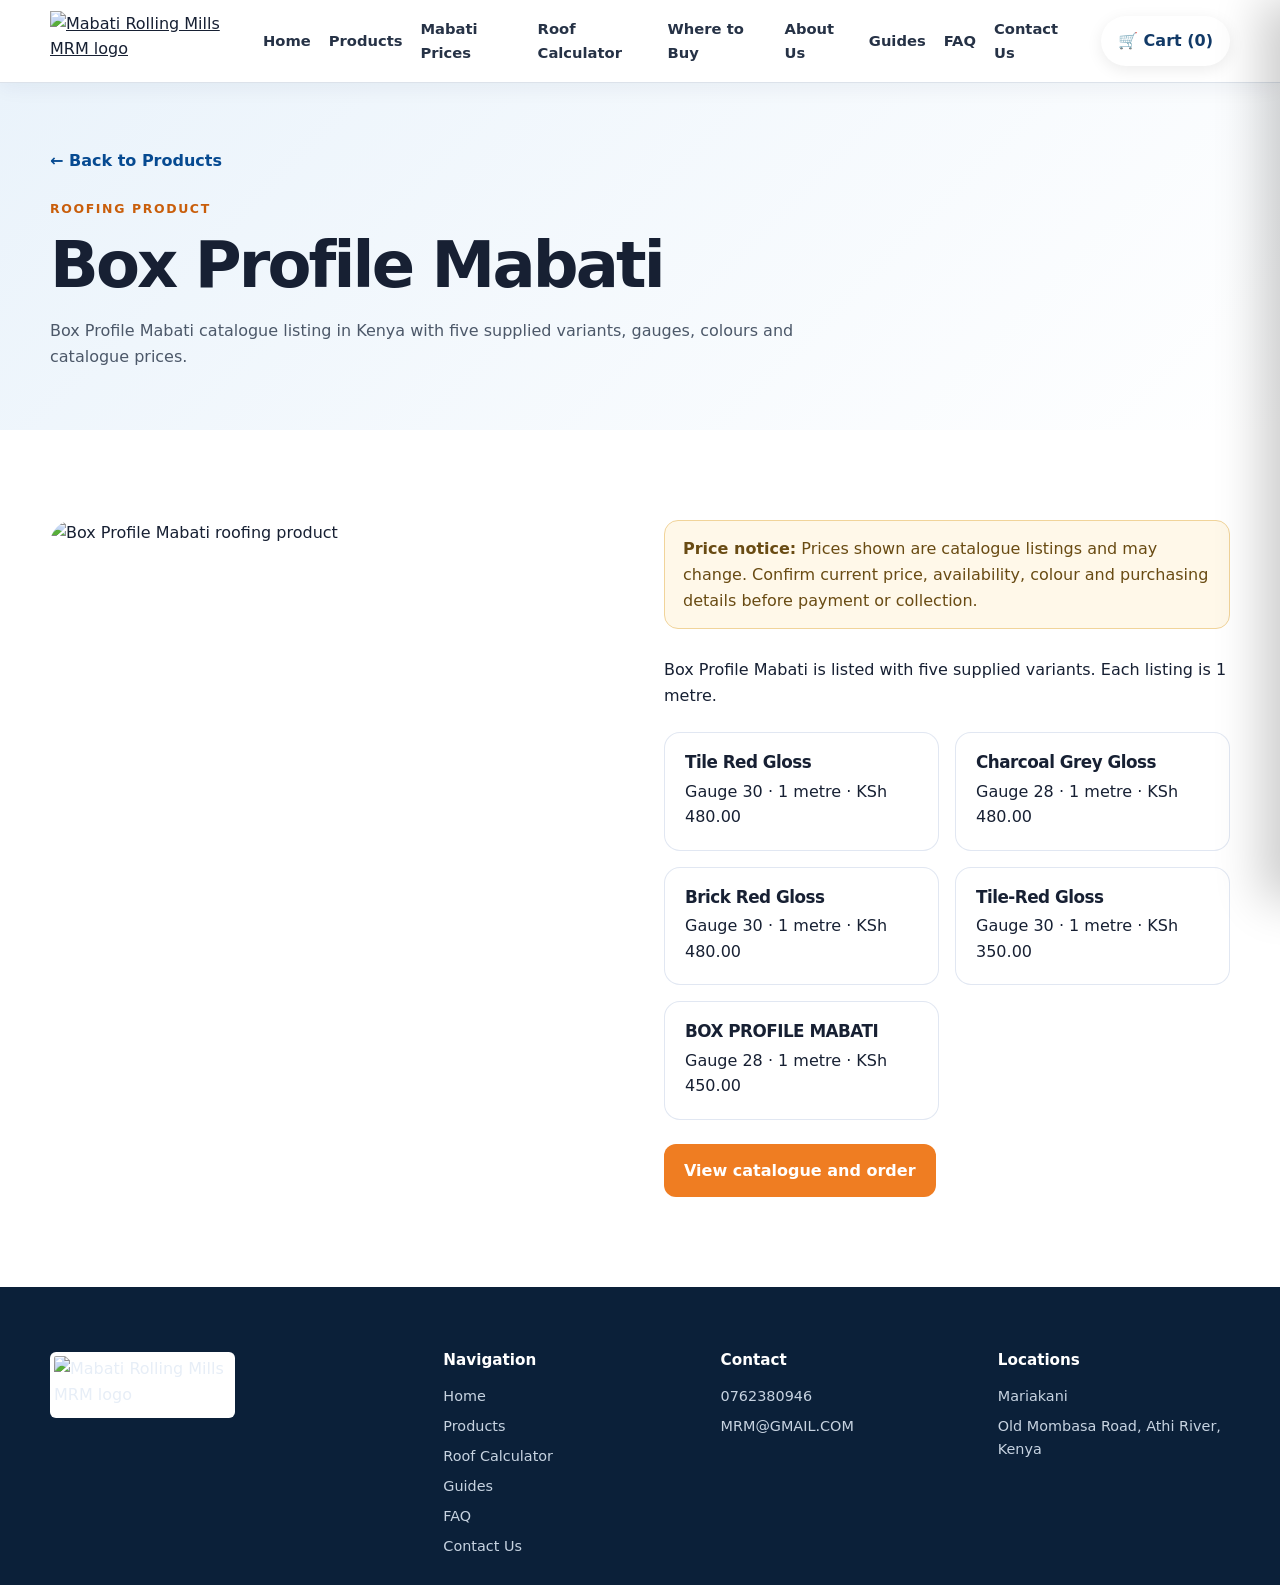
==== commit 73831bf5: "Strengthen Kenya price page internal linking" ====
--- a/box-profile-mabati.html
+++ b/box-profile-mabati.html
@@ -8,7 +8,7 @@
 <script type="application/ld+json">{"@context":"https://schema.org","@type":"Product","name":"Box Profile Mabati","image":["https://i.postimg.cc/JzwRY2B3/Screenshot-2026-10-06-071313.png"],"description":"Box Profile Mabati catalogue listing in Kenya with five supplied variants, gauges, colours and catalogue prices.","brand":{"@type":"Brand","name":"MRM"},"category":"Roofing Sheets > Box Profile Mabati","offers":{"@type":"AggregateOffer","priceCurrency":"KES","lowPrice":"350","highPrice":"480","offerCount":5}}</script>
 <script type="application/ld+json">{"@context":"https://schema.org","@type":"BreadcrumbList","itemListElement":[{"@type":"ListItem","position":1,"name":"Home","item":"https://mabatirollingmillskenya.co.ke/"},{"@type":"ListItem","position":2,"name":"Products","item":"https://mabatirollingmillskenya.co.ke/products.html"},{"@type":"ListItem","position":3,"name":"Box Profile Mabati","item":"https://mabatirollingmillskenya.co.ke/box-profile-mabati.html"}]}</script>
 </head><body>
-<header class="site-header"><div class="container header-inner"><a class="brand" href="index.html#home"><img src="https://i.postimg.cc/mgXwnTFB/Screenshot-2026-10-05-155810.png" width="220" height="72" alt="Mabati Rolling Mills MRM logo"></a><button class="menu-toggle" type="button" aria-expanded="false" aria-controls="site-nav" aria-label="Open navigation"><span></span><span></span><span></span></button><nav class="site-nav" id="site-nav" aria-label="Primary navigation"><a href="index.html#home">Home</a><a href="products.html">Products</a><a href="index.html#calculator">Roof Calculator</a><a href="index.html#where-to-buy">Where to Buy</a><a href="index.html#about">About Us</a><a href="index.html#guides">Guides</a><a href="index.html#faq">FAQ</a><a href="index.html#contact">Contact Us</a></nav><button class="cart-button" type="button" data-cart-open aria-controls="cart-drawer" aria-expanded="false" aria-label="Open shopping cart"><span aria-hidden="true">🛒</span> Cart (<span data-cart-count>0</span>)</button></div></header>
+<header class="site-header"><div class="container header-inner"><a class="brand" href="index.html#home"><img src="https://i.postimg.cc/mgXwnTFB/Screenshot-2026-10-05-155810.png" width="220" height="72" alt="Mabati Rolling Mills MRM logo"></a><button class="menu-toggle" type="button" aria-expanded="false" aria-controls="site-nav" aria-label="Open navigation"><span></span><span></span><span></span></button><nav class="site-nav" id="site-nav" aria-label="Primary navigation"><a href="index.html#home">Home</a><a href="products.html">Products</a><a href="mabati-prices-kenya.html">Mabati Prices</a><a href="index.html#calculator">Roof Calculator</a><a href="index.html#where-to-buy">Where to Buy</a><a href="index.html#about">About Us</a><a href="index.html#guides">Guides</a><a href="index.html#faq">FAQ</a><a href="index.html#contact">Contact Us</a></nav><button class="cart-button" type="button" data-cart-open aria-controls="cart-drawer" aria-expanded="false" aria-label="Open shopping cart"><span aria-hidden="true">🛒</span> Cart (<span data-cart-count>0</span>)</button></div></header>
 <main><section class="page-hero"><div class="container"><a class="back-link" href="products.html">← Back to Products</a><p class="eyebrow">Roofing product</p><h1>Box Profile Mabati</h1><p>Box Profile Mabati catalogue listing in Kenya with five supplied variants, gauges, colours and catalogue prices.</p></div></section>
 <section class="section"><div class="container product-detail"><img class="product-detail-image" src="https://i.postimg.cc/JzwRY2B3/Screenshot-2026-10-06-071313.png" width="900" height="600" loading="eager" fetchpriority="high" decoding="async" alt="Box Profile Mabati roofing product"><div class="product-detail-copy"><div class="price-notice"><strong>Price notice:</strong> Prices shown are catalogue listings and may change. Confirm current price, availability, colour and purchasing details before payment or collection.</div><p>Box Profile Mabati is listed with five supplied variants. Each listing is 1 metre.</p><div class="product-detail-grid"><div><h2>Tile Red Gloss</h2><p>Gauge 30 · 1 metre · KSh 480.00</p></div><div><h2>Charcoal Grey Gloss</h2><p>Gauge 28 · 1 metre · KSh 480.00</p></div><div><h2>Brick Red Gloss</h2><p>Gauge 30 · 1 metre · KSh 480.00</p></div><div><h2>Tile-Red Gloss</h2><p>Gauge 30 · 1 metre · KSh 350.00</p></div><div><h2>BOX PROFILE MABATI</h2><p>Gauge 28 · 1 metre · KSh 450.00</p></div></div><a class="button button-primary" href="products.html">View catalogue and order</a></div></div></section>
 </main><footer class="site-footer"><div class="container footer-grid"><div><img src="https://i.postimg.cc/mgXwnTFB/Screenshot-2026-10-05-155810.png" width="220" height="72" loading="lazy" decoding="async" alt="Mabati Rolling Mills MRM logo"></div><div><h3>Navigation</h3><a href="index.html#home">Home</a><a href="products.html">Products</a><a href="index.html#calculator">Roof Calculator</a><a href="index.html#guides">Guides</a><a href="index.html#faq">FAQ</a><a href="index.html#contact">Contact Us</a></div><div><h3>Contact</h3><a href="tel:0762380946">0762380946</a><a href="mailto:MRM@GMAIL.COM">MRM@GMAIL.COM</a></div><div><h3>Locations</h3><p>Mariakani</p><p>Old Mombasa Road, Athi River, Kenya</p></div></div></footer><script src="script.js" defer></script></body></html>
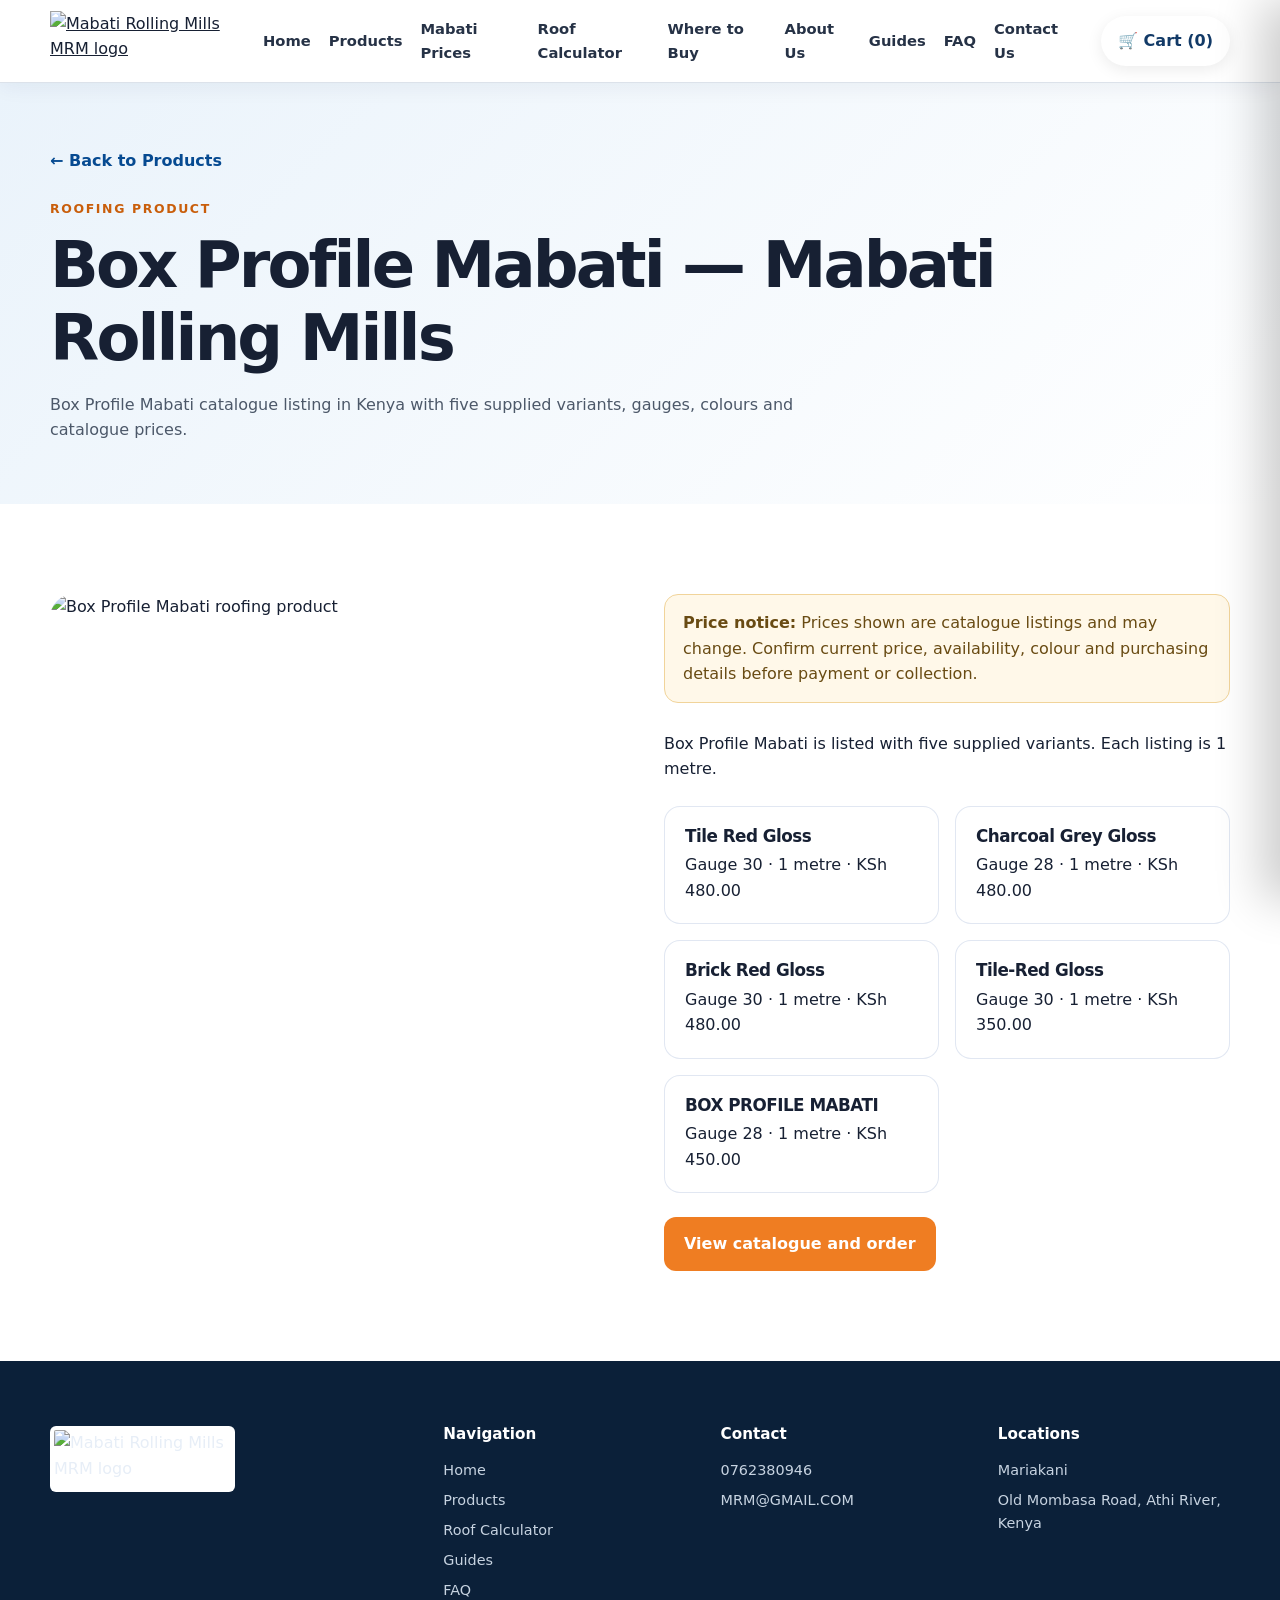
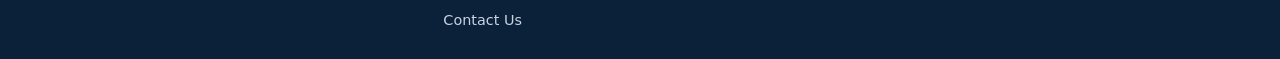
==== commit 1d83c15b: "Target Mabati Rolling Mills search wording" ====
--- a/box-profile-mabati.html
+++ b/box-profile-mabati.html
@@ -1,6 +1,6 @@
 <!doctype html>
 <html lang="en"><head><meta charset="utf-8"><meta name="viewport" content="width=device-width, initial-scale=1">
-<title>Box Profile Mabati Price Kenya | MRM Catalogue</title><meta name="description" content="Box Profile Mabati catalogue listing in Kenya with five supplied variants, gauges, colours and catalogue prices."><meta name="robots" content="index, follow">
+<title>Box Profile Mabati Price Kenya | Mabati Rolling Mills Kenya Catalogue</title><meta name="description" content="Box Profile Mabati Mabati Rolling Mills catalogue listing in Kenya with five supplied variants, gauges, colours and catalogue prices."><meta name="robots" content="index, follow">
 <link rel="canonical" href="https://mabatirollingmillskenya.co.ke/box-profile-mabati.html">
 <meta property="og:type" content="product"><meta property="og:title" content="Box Profile Mabati Price Kenya | MRM Catalogue"><meta property="og:description" content="Box Profile Mabati catalogue listing in Kenya with five supplied variants, gauges, colours and catalogue prices."><meta property="og:url" content="https://mabatirollingmillskenya.co.ke/box-profile-mabati.html"><meta property="og:image" content="https://i.postimg.cc/JzwRY2B3/Screenshot-2026-10-06-071313.png">
 <meta name="twitter:card" content="summary_large_image"><meta name="twitter:title" content="Box Profile Mabati Price Kenya | MRM Catalogue"><meta name="twitter:description" content="Box Profile Mabati catalogue listing in Kenya with five supplied variants, gauges, colours and catalogue prices."><meta name="twitter:image" content="https://i.postimg.cc/JzwRY2B3/Screenshot-2026-10-06-071313.png"><meta name="theme-color" content="#0b3d91">
@@ -9,6 +9,6 @@
 <script type="application/ld+json">{"@context":"https://schema.org","@type":"BreadcrumbList","itemListElement":[{"@type":"ListItem","position":1,"name":"Home","item":"https://mabatirollingmillskenya.co.ke/"},{"@type":"ListItem","position":2,"name":"Products","item":"https://mabatirollingmillskenya.co.ke/products.html"},{"@type":"ListItem","position":3,"name":"Box Profile Mabati","item":"https://mabatirollingmillskenya.co.ke/box-profile-mabati.html"}]}</script>
 </head><body>
 <header class="site-header"><div class="container header-inner"><a class="brand" href="index.html#home"><img src="https://i.postimg.cc/mgXwnTFB/Screenshot-2026-10-05-155810.png" width="220" height="72" alt="Mabati Rolling Mills MRM logo"></a><button class="menu-toggle" type="button" aria-expanded="false" aria-controls="site-nav" aria-label="Open navigation"><span></span><span></span><span></span></button><nav class="site-nav" id="site-nav" aria-label="Primary navigation"><a href="index.html#home">Home</a><a href="products.html">Products</a><a href="mabati-prices-kenya.html">Mabati Prices</a><a href="index.html#calculator">Roof Calculator</a><a href="index.html#where-to-buy">Where to Buy</a><a href="index.html#about">About Us</a><a href="index.html#guides">Guides</a><a href="index.html#faq">FAQ</a><a href="index.html#contact">Contact Us</a></nav><button class="cart-button" type="button" data-cart-open aria-controls="cart-drawer" aria-expanded="false" aria-label="Open shopping cart"><span aria-hidden="true">🛒</span> Cart (<span data-cart-count>0</span>)</button></div></header>
-<main><section class="page-hero"><div class="container"><a class="back-link" href="products.html">← Back to Products</a><p class="eyebrow">Roofing product</p><h1>Box Profile Mabati</h1><p>Box Profile Mabati catalogue listing in Kenya with five supplied variants, gauges, colours and catalogue prices.</p></div></section>
+<main><section class="page-hero"><div class="container"><a class="back-link" href="products.html">← Back to Products</a><p class="eyebrow">Roofing product</p><h1>Box Profile Mabati — Mabati Rolling Mills</h1><p>Box Profile Mabati catalogue listing in Kenya with five supplied variants, gauges, colours and catalogue prices.</p></div></section>
 <section class="section"><div class="container product-detail"><img class="product-detail-image" src="https://i.postimg.cc/JzwRY2B3/Screenshot-2026-10-06-071313.png" width="900" height="600" loading="eager" fetchpriority="high" decoding="async" alt="Box Profile Mabati roofing product"><div class="product-detail-copy"><div class="price-notice"><strong>Price notice:</strong> Prices shown are catalogue listings and may change. Confirm current price, availability, colour and purchasing details before payment or collection.</div><p>Box Profile Mabati is listed with five supplied variants. Each listing is 1 metre.</p><div class="product-detail-grid"><div><h2>Tile Red Gloss</h2><p>Gauge 30 · 1 metre · KSh 480.00</p></div><div><h2>Charcoal Grey Gloss</h2><p>Gauge 28 · 1 metre · KSh 480.00</p></div><div><h2>Brick Red Gloss</h2><p>Gauge 30 · 1 metre · KSh 480.00</p></div><div><h2>Tile-Red Gloss</h2><p>Gauge 30 · 1 metre · KSh 350.00</p></div><div><h2>BOX PROFILE MABATI</h2><p>Gauge 28 · 1 metre · KSh 450.00</p></div></div><a class="button button-primary" href="products.html">View catalogue and order</a></div></div></section>
 </main><footer class="site-footer"><div class="container footer-grid"><div><img src="https://i.postimg.cc/mgXwnTFB/Screenshot-2026-10-05-155810.png" width="220" height="72" loading="lazy" decoding="async" alt="Mabati Rolling Mills MRM logo"></div><div><h3>Navigation</h3><a href="index.html#home">Home</a><a href="products.html">Products</a><a href="index.html#calculator">Roof Calculator</a><a href="index.html#guides">Guides</a><a href="index.html#faq">FAQ</a><a href="index.html#contact">Contact Us</a></div><div><h3>Contact</h3><a href="tel:0762380946">0762380946</a><a href="mailto:MRM@GMAIL.COM">MRM@GMAIL.COM</a></div><div><h3>Locations</h3><p>Mariakani</p><p>Old Mombasa Road, Athi River, Kenya</p></div></div></footer><script src="script.js" defer></script></body></html>
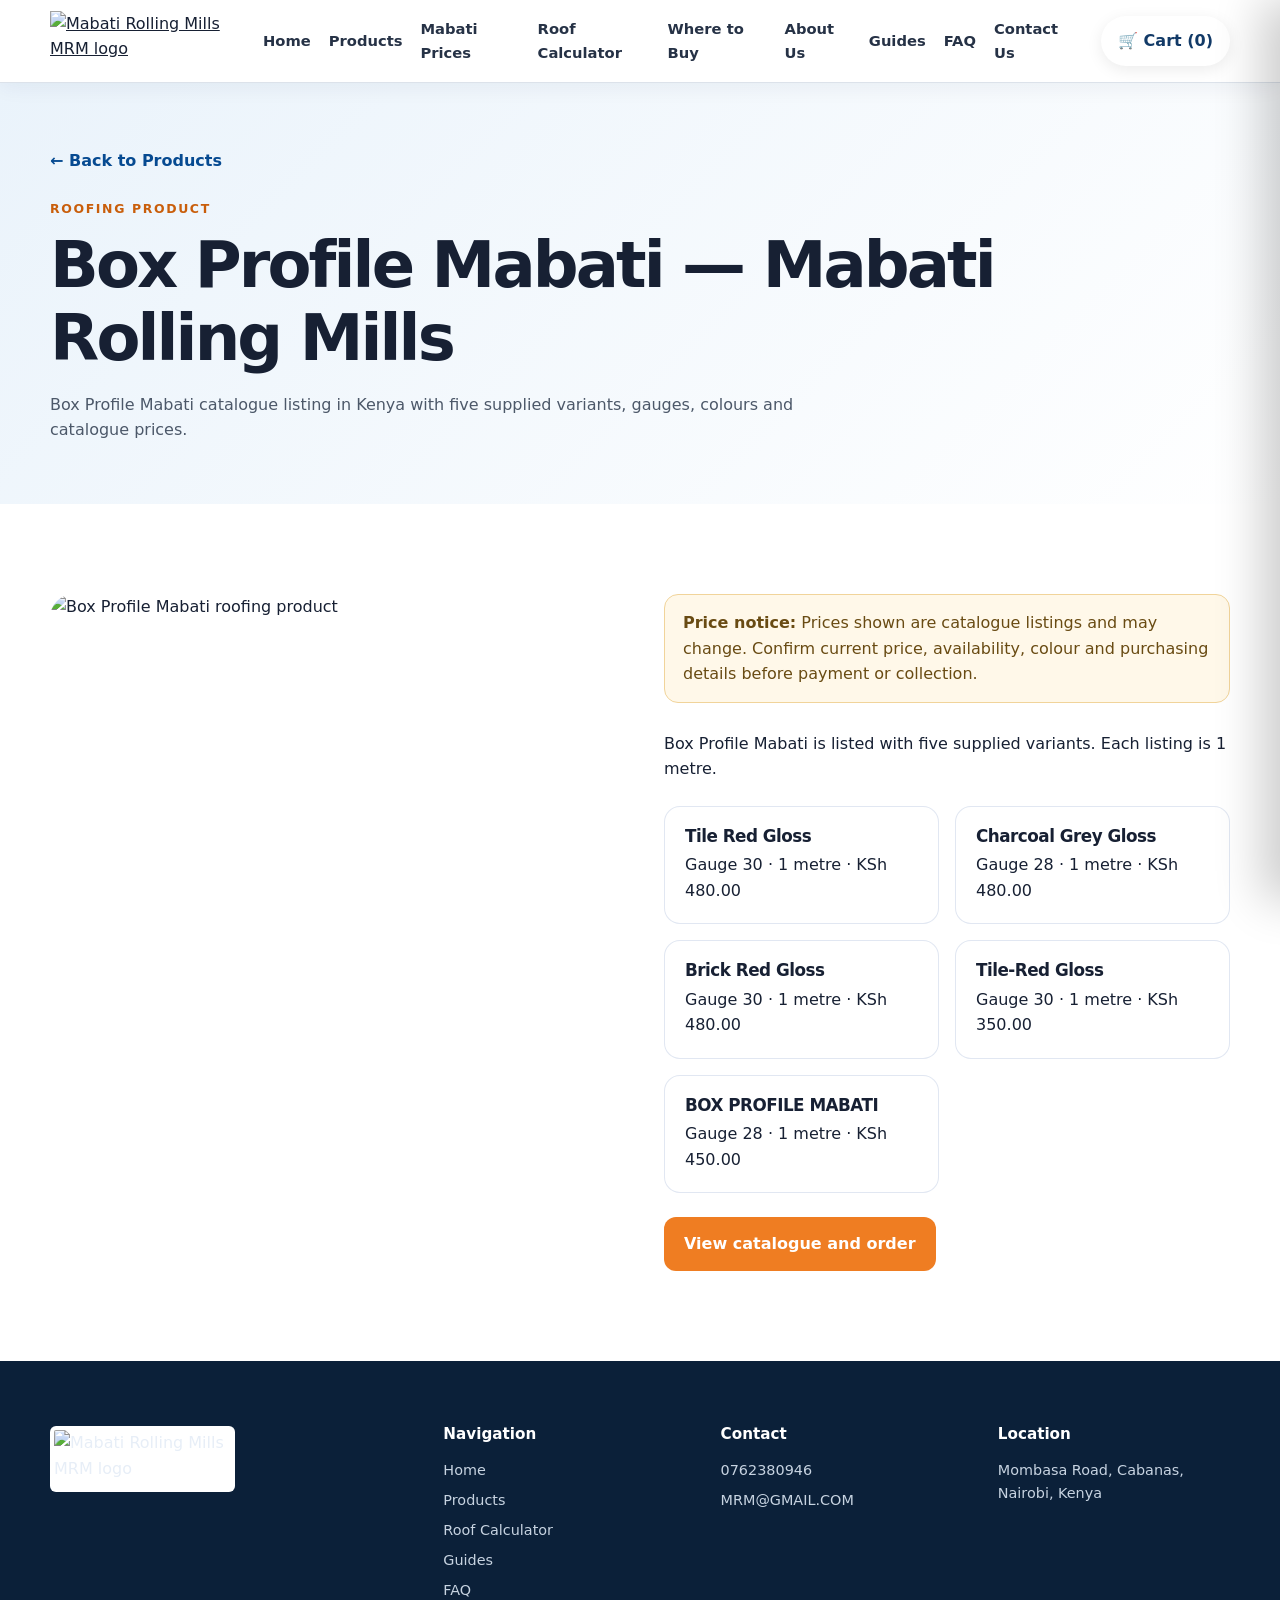
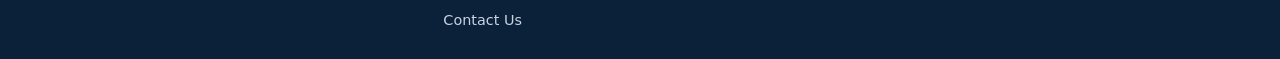
==== commit f489cf09: "Update business location to Mombasa Road, Cabanas" ====
--- a/box-profile-mabati.html
+++ b/box-profile-mabati.html
@@ -11,4 +11,4 @@
 <header class="site-header"><div class="container header-inner"><a class="brand" href="index.html#home"><img src="https://i.postimg.cc/mgXwnTFB/Screenshot-2026-10-05-155810.png" width="220" height="72" alt="Mabati Rolling Mills MRM logo"></a><button class="menu-toggle" type="button" aria-expanded="false" aria-controls="site-nav" aria-label="Open navigation"><span></span><span></span><span></span></button><nav class="site-nav" id="site-nav" aria-label="Primary navigation"><a href="index.html#home">Home</a><a href="products.html">Products</a><a href="mabati-prices-kenya.html">Mabati Prices</a><a href="index.html#calculator">Roof Calculator</a><a href="index.html#where-to-buy">Where to Buy</a><a href="index.html#about">About Us</a><a href="index.html#guides">Guides</a><a href="index.html#faq">FAQ</a><a href="index.html#contact">Contact Us</a></nav><button class="cart-button" type="button" data-cart-open aria-controls="cart-drawer" aria-expanded="false" aria-label="Open shopping cart"><span aria-hidden="true">🛒</span> Cart (<span data-cart-count>0</span>)</button></div></header>
 <main><section class="page-hero"><div class="container"><a class="back-link" href="products.html">← Back to Products</a><p class="eyebrow">Roofing product</p><h1>Box Profile Mabati — Mabati Rolling Mills</h1><p>Box Profile Mabati catalogue listing in Kenya with five supplied variants, gauges, colours and catalogue prices.</p></div></section>
 <section class="section"><div class="container product-detail"><img class="product-detail-image" src="https://i.postimg.cc/JzwRY2B3/Screenshot-2026-10-06-071313.png" width="900" height="600" loading="eager" fetchpriority="high" decoding="async" alt="Box Profile Mabati roofing product"><div class="product-detail-copy"><div class="price-notice"><strong>Price notice:</strong> Prices shown are catalogue listings and may change. Confirm current price, availability, colour and purchasing details before payment or collection.</div><p>Box Profile Mabati is listed with five supplied variants. Each listing is 1 metre.</p><div class="product-detail-grid"><div><h2>Tile Red Gloss</h2><p>Gauge 30 · 1 metre · KSh 480.00</p></div><div><h2>Charcoal Grey Gloss</h2><p>Gauge 28 · 1 metre · KSh 480.00</p></div><div><h2>Brick Red Gloss</h2><p>Gauge 30 · 1 metre · KSh 480.00</p></div><div><h2>Tile-Red Gloss</h2><p>Gauge 30 · 1 metre · KSh 350.00</p></div><div><h2>BOX PROFILE MABATI</h2><p>Gauge 28 · 1 metre · KSh 450.00</p></div></div><a class="button button-primary" href="products.html">View catalogue and order</a></div></div></section>
-</main><footer class="site-footer"><div class="container footer-grid"><div><img src="https://i.postimg.cc/mgXwnTFB/Screenshot-2026-10-05-155810.png" width="220" height="72" loading="lazy" decoding="async" alt="Mabati Rolling Mills MRM logo"></div><div><h3>Navigation</h3><a href="index.html#home">Home</a><a href="products.html">Products</a><a href="index.html#calculator">Roof Calculator</a><a href="index.html#guides">Guides</a><a href="index.html#faq">FAQ</a><a href="index.html#contact">Contact Us</a></div><div><h3>Contact</h3><a href="tel:0762380946">0762380946</a><a href="mailto:MRM@GMAIL.COM">MRM@GMAIL.COM</a></div><div><h3>Locations</h3><p>Mariakani</p><p>Old Mombasa Road, Athi River, Kenya</p></div></div></footer><script src="script.js" defer></script></body></html>+</main><footer class="site-footer"><div class="container footer-grid"><div><img src="https://i.postimg.cc/mgXwnTFB/Screenshot-2026-10-05-155810.png" width="220" height="72" loading="lazy" decoding="async" alt="Mabati Rolling Mills MRM logo"></div><div><h3>Navigation</h3><a href="index.html#home">Home</a><a href="products.html">Products</a><a href="index.html#calculator">Roof Calculator</a><a href="index.html#guides">Guides</a><a href="index.html#faq">FAQ</a><a href="index.html#contact">Contact Us</a></div><div><h3>Contact</h3><a href="tel:0762380946">0762380946</a><a href="mailto:MRM@GMAIL.COM">MRM@GMAIL.COM</a></div><div><h3>Location</h3><p>Mombasa Road, Cabanas, Nairobi, Kenya</p></div></div></footer><script src="script.js" defer></script></body></html>
